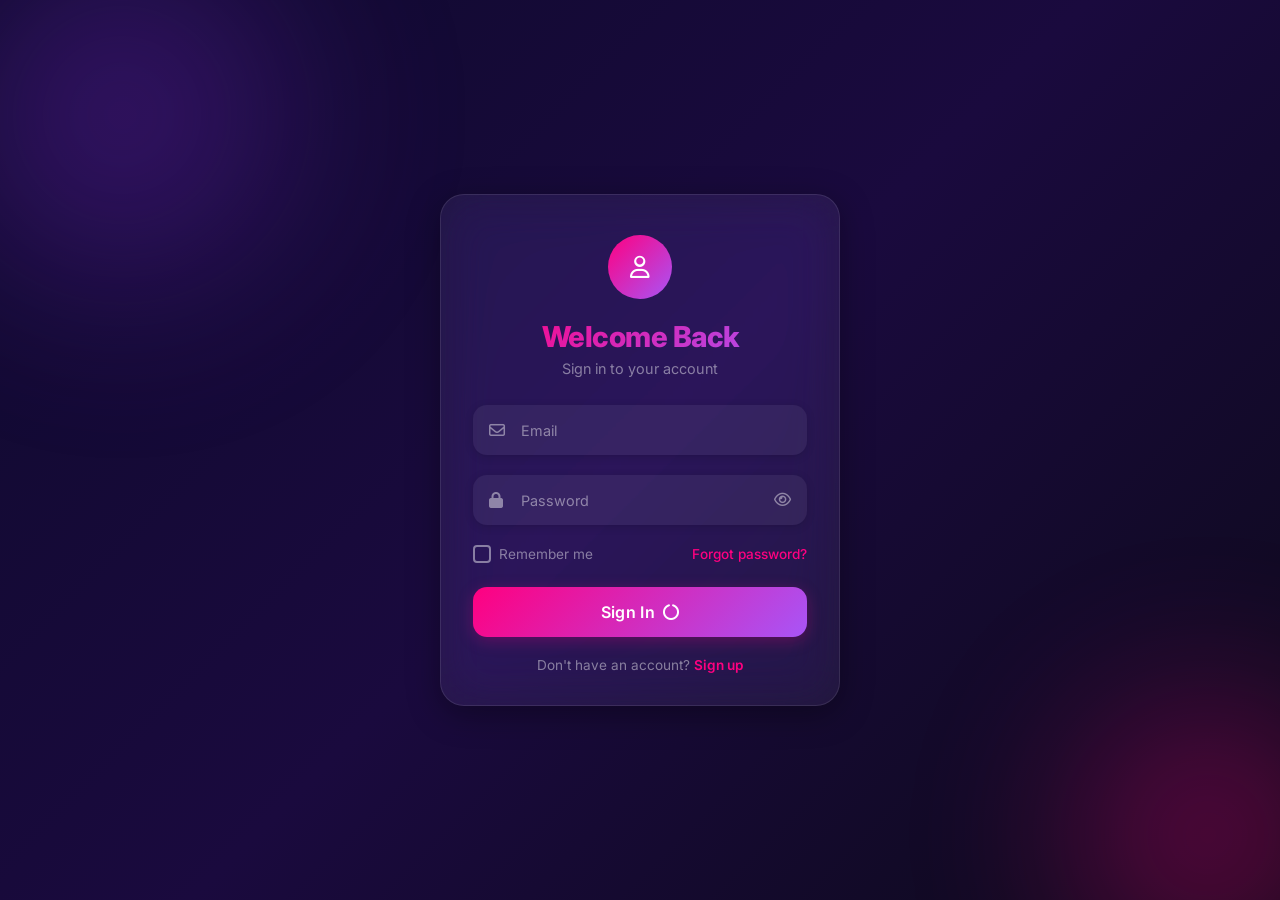
==== index.html @ 689036d7 "a11y: add screen-reader-only announcement region for dynamic content" ====
<!DOCTYPE html>
<html lang="en">
<head>
  <meta charset="UTF-8" />
  <meta name="viewport" content="width=device-width, initial-scale=1.0" />
  <title>Auth — Glassmorphism UI</title>
  <meta name="description" content="A modern login & signup form with glassmorphism design." />
  <meta name="theme-color" content="#7928ca" />
  <meta property="og:title" content="Auth — Glassmorphism UI" />
  <meta property="og:description" content="Login & signup with glassmorphism, validation, and smooth animations." />
  <meta property="og:type" content="website" />
  <meta name="twitter:card" content="summary_large_image" />
  <link rel="icon" href="data:image/svg+xml,<svg xmlns='http://www.w3.org/2000/svg' viewBox='0 0 100 100'><text y='.9em' font-size='90'>🔐</text></svg>" />
  <link rel="stylesheet" href="style.css" />
  <link rel="stylesheet" href="https://cdnjs.cloudflare.com/ajax/libs/font-awesome/6.5.1/css/all.min.css" />
  <link rel="preconnect" href="https://fonts.googleapis.com" />
  <link rel="preconnect" href="https://fonts.gstatic.com" crossorigin />
  <link href="https://fonts.googleapis.com/css2?family=Inter:wght@300;400;500;600;700;800&display=swap" rel="stylesheet" />
</head>
<body>

  <div class="bg-orbs" aria-hidden="true">
    <div class="orb orb--1"></div>
    <div class="orb orb--2"></div>
  </div>

  <noscript><div class="nojs-warning">JavaScript is required for this application.</div></noscript>

  <div class="toast-container" id="toastContainer" aria-live="polite" aria-relevant="additions removals"></div>

  <div aria-live="assertive" class="sr-only" id="a11yAnnounce"></div>

  <main class="card" role="main" aria-label="Authentication forms">
    <div class="card-inner">

      <!-- ===== LOGIN ===== -->
      <form class="form active" id="loginForm" novalidate autocomplete="off">
        <div class="avatar">
          <i class="fa-regular fa-user"></i>
        </div>
        <h1 class="title">Welcome Back</h1>
        <p class="subtitle">Sign in to your account</p>

        <div class="field">
          <div class="field-input">
            <input type="email" id="loginEmail" class="input" placeholder=" " required inputmode="email" maxlength="254" autocorrect="off" autocapitalize="off" spellcheck="false" />
            <label for="loginEmail">Email</label>
            <span class="icon"><i class="fa-regular fa-envelope" aria-hidden="true"></i></span>
          </div>
          <span class="error-text"></span>
        </div>

        <div class="field">
          <div class="field-input">
            <input type="password" id="loginPass" class="input" placeholder=" " required maxlength="128" autocorrect="off" autocapitalize="off" spellcheck="false" />
            <label for="loginPass">Password</label>
            <span class="icon"><i class="fa-solid fa-lock" aria-hidden="true"></i></span>
            <button type="button" class="toggle-pass" data-target="loginPass" aria-label="Toggle password">
              <i class="fa-regular fa-eye"></i>
            </button>
          </div>
          <span class="error-text"></span>
        </div>

        <div class="row">
          <label class="checkbox">
            <input type="checkbox" id="remember" />
            <span class="check"></span>
            <span class="label-text">Remember me</span>
          </label>
          <a href="forgot.html" class="link">Forgot password?</a>
        </div>

        <button type="submit" class="btn">
          <span class="btn-text">Sign In</span>
          <i class="fa-solid fa-circle-notch btn-spinner"></i>
        </button>

        <p class="switch-text">
          Don't have an account? <a href="#" class="link" data-form="signup">Sign up</a>
        </p>
      </form>

      <!-- ===== SIGN UP ===== -->
      <form class="form" id="signupForm" novalidate>
        <div class="avatar">
          <i class="fa-regular fa-user-plus"></i>
        </div>
        <h1 class="title">Create Account</h1>
        <p class="subtitle">Join us today</p>

        <div class="field">
          <div class="field-input">
            <input type="text" id="signupName" class="input" placeholder=" " required maxlength="50" />
            <label for="signupName">Full Name</label>
            <span class="icon"><i class="fa-regular fa-user" aria-hidden="true"></i></span>
          </div>
          <span class="char-counter" data-for="signupName">0/50</span>
          <span class="error-text"></span>
        </div>

        <div class="field">
          <div class="field-input">
            <input type="email" id="signupEmail" class="input" placeholder=" " required inputmode="email" maxlength="254" autocorrect="off" autocapitalize="off" spellcheck="false" />
            <label for="signupEmail">Email</label>
            <span class="icon"><i class="fa-regular fa-envelope" aria-hidden="true"></i></span>
          </div>
          <span class="error-text"></span>
        </div>

        <div class="field">
          <div class="field-input">
            <input type="password" id="signupPass" class="input" placeholder=" " required maxlength="128" autocorrect="off" autocapitalize="off" spellcheck="false" />
            <label for="signupPass">Password</label>
            <span class="icon"><i class="fa-solid fa-lock" aria-hidden="true"></i></span>
            <button type="button" class="toggle-pass" data-target="signupPass" aria-label="Toggle password">
              <i class="fa-regular fa-eye"></i>
            </button>
            <button type="button" class="gen-pass" id="genPass" aria-label="Generate password" data-tooltip="Generate password">
              <i class="fa-regular fa-dice"></i>
            </button>
          </div>
          <div class="strength-bar" id="strengthBar">
            <div class="strength-fill" id="strengthFill"></div>
          </div>
          <span class="strength-text" id="strengthText"></span>
          <span class="char-counter" data-for="signupPass">0/128</span>
          <span class="error-text"></span>
        </div>

        <div class="field">
          <div class="field-input">
            <input type="password" id="signupConfirm" class="input" placeholder=" " required maxlength="128" autocorrect="off" autocapitalize="off" spellcheck="false" />
            <label for="signupConfirm">Confirm Password</label>
            <span class="icon"><i class="fa-solid fa-lock" aria-hidden="true"></i></span>
            <button type="button" class="toggle-pass" data-target="signupConfirm" aria-label="Toggle password">
              <i class="fa-regular fa-eye"></i>
            </button>
          </div>
          <span class="error-text"></span>
        </div>

        <label class="checkbox terms">
          <input type="checkbox" id="terms" />
          <span class="check"></span>
          <span class="label-text">I agree to the <a href="terms.html" target="_blank" rel="noopener noreferrer">Terms & Conditions</a></span>
        </label>

        <button type="submit" class="btn">
          <span class="btn-text">Create Account</span>
          <i class="fa-solid fa-circle-notch btn-spinner"></i>
        </button>

        <p class="switch-text">
          Already have an account? <a href="#" class="link" data-form="login">Sign in</a>
        </p>
      </form>

    </div>
  </main>

  <script src="script.js"></script>
</body>
</html>
---- style.css ----
/* ===== Reset & Base ===== */
*,
*::before,
*::after {
  margin: 0;
  padding: 0;
  box-sizing: border-box;
}

:root {
  --primary: #a855f7;
  --secondary: #ff0080;
  --glass: rgba(255, 255, 255, 0.06);
  --glass-border: rgba(255, 255, 255, 0.1);
  --input-bg: rgba(255, 255, 255, 0.06);
  --label-bg: rgba(10, 6, 30, 0.92);
  --text: #f1f1f1;
  --text-muted: rgba(255, 255, 255, 0.45);
  --radius: 14px;
  --transition: 0.25s ease;
}

html {
  height: 100%;
}

body {
  min-height: 100vh;
  display: flex;
  align-items: center;
  justify-content: center;
  padding: 20px;
  font-family: "Inter", system-ui, sans-serif;
  background: linear-gradient(135deg, #0f0a2e, #1a0a3e, #0d0a1a);
  color: var(--text);
  -webkit-font-smoothing: antialiased;
}

/* ===== Background Orbs ===== */
.bg-orbs {
  position: fixed;
  inset: 0;
  overflow: hidden;
  pointer-events: none;
  z-index: 0;
}
.orb {
  position: absolute;
  border-radius: 50%;
  filter: blur(80px);
  opacity: 0.45;
  will-change: transform;
}
.orb--1 {
  width: 500px;
  height: 500px;
  background: radial-gradient(circle, #7928ca, transparent 70%);
  top: -15%;
  left: -10%;
  animation: float 18s ease-in-out infinite;
}
.orb--2 {
  width: 400px;
  height: 400px;
  background: radial-gradient(circle, #ff0080, transparent 70%);
  bottom: -15%;
  right: -10%;
  animation: float 22s ease-in-out infinite reverse;
}
@keyframes float {
  0%,
  100% {
    transform: translate(0, 0) scale(1);
  }
  33% {
    transform: translate(40px, -50px) scale(1.1);
  }
  66% {
    transform: translate(-30px, 30px) scale(0.95);
  }
}

/* ===== Card ===== */
.card {
  position: relative;
  z-index: 1;
  width: 100%;
  max-width: 400px;
  background: var(--glass);
  backdrop-filter: blur(24px) saturate(1.4);
  -webkit-backdrop-filter: blur(24px) saturate(1.4);
  border: 1px solid var(--glass-border);
  border-radius: 24px;
  box-shadow: 0 8px 32px rgba(0, 0, 0, 0.35);
  overflow: hidden;
  animation: cardIn 0.7s cubic-bezier(0.22, 1, 0.36, 1) both;
}
@keyframes cardIn {
  0% {
    opacity: 0;
    transform: translateY(30px) scale(0.96);
  }
  100% {
    opacity: 1;
    transform: translateY(0) scale(1);
  }
}
.card-inner {
  padding: 40px 32px 32px;
  position: relative;
}

/* ===== Form Switching ===== */
.form {
  display: none;
  flex-direction: column;
  animation: formIn 0.4s ease both;
}
.form.active {
  display: flex;
}
@keyframes formIn {
  0% {
    opacity: 0;
    transform: translateX(20px);
  }
  100% {
    opacity: 1;
    transform: translateX(0);
  }
}
.form.out {
  display: flex;
  animation: formOut 0.3s ease both;
  pointer-events: none;
  position: absolute;
  inset: 40px 32px 32px;
}
@keyframes formOut {
  0% {
    opacity: 1;
    transform: translateX(0);
  }
  100% {
    opacity: 0;
    transform: translateX(-20px);
  }
}

/* ===== Avatar ===== */
.avatar {
  width: 64px;
  height: 64px;
  margin: 0 auto 20px;
  border-radius: 50%;
  background: linear-gradient(135deg, var(--secondary), var(--primary));
  display: flex;
  align-items: center;
  justify-content: center;
  font-size: 1.4rem;
  color: #fff;
  box-shadow: 0 0 0 0 rgba(255, 0, 128, 0.4);
  animation: pulse 3s ease-in-out infinite;
}
@keyframes pulse {
  0%,
  100% {
    box-shadow: 0 0 0 0 rgba(255, 0, 128, 0.35);
  }
  50% {
    box-shadow: 0 0 0 10px rgba(255, 0, 128, 0);
  }
}
@keyframes bounceIn {
  0% {
    transform: scale(0.3);
    opacity: 0;
  }
  50% {
    transform: scale(1.08);
  }
  70% {
    transform: scale(0.95);
  }
  100% {
    transform: scale(1);
    opacity: 1;
  }
}
.avatar.bounce-in {
  animation: bounceIn 0.5s cubic-bezier(0.22, 1, 0.36, 1) !important;
}

/* ===== Typography ===== */
.title {
  font-size: 1.8rem;
  font-weight: 800;
  text-align: center;
  letter-spacing: -0.5px;
  background: linear-gradient(135deg, var(--secondary), var(--primary));
  -webkit-background-clip: text;
  -webkit-text-fill-color: transparent;
  background-clip: text;
}
.subtitle {
  text-align: center;
  color: var(--text-muted);
  font-size: 0.9rem;
  margin: 6px 0 28px;
}

/* ===== Input Fields ===== */
.field {
  margin-bottom: 20px;
}
.field-input {
  position: relative;
}
.field .input {
  width: 100%;
  height: 50px;
  padding: 0 16px 0 44px;
  font-size: 0.95rem;
  font-family: inherit;
  color: var(--text);
  background: var(--input-bg);
  border: 1.5px solid transparent;
  border-radius: var(--radius);
  outline: none;
  transition:
    border var(--transition),
    box-shadow var(--transition),
    background var(--transition);
  box-shadow: 0 2px 8px rgba(0, 0, 0, 0.15);
}
.field .input[type="password"] {
  padding-right: 44px;
}
.field .input::placeholder {
  color: transparent;
}
.field .input:focus {
  border-color: var(--primary);
  background: linear-gradient(
    90deg,
    var(--input-bg) 80%,
    rgba(168, 85, 247, 0.06)
  );
  box-shadow: 0 0 0 3px rgba(168, 85, 247, 0.1);
}
.field .input.error {
  border-color: #ef4444;
  box-shadow: 0 0 0 3px rgba(239, 68, 68, 0.1);
}
.error-text {
  display: block;
  font-size: 0.72rem;
  color: #ef4444;
  margin-top: 4px;
  padding-left: 4px;
  min-height: 1em;
}
.field .input.error + .error-text,
.field .input.error ~ .error-text {
  display: block;
}
.error-text:empty {
  display: none;
}

/* ===== Floating Labels ===== */
.field-input label {
  position: absolute;
  left: 44px;
  top: 50%;
  transform: translateY(-50%);
  font-size: 0.9rem;
  color: var(--text-muted);
  pointer-events: none;
  -webkit-user-select: none;
  -moz-user-select: none;
  -ms-user-select: none;
  user-select: none;
  transition: 0.22s cubic-bezier(0.34, 1.56, 0.64, 1);
  padding: 0 4px;
  background: transparent;
}
.field-input .input:focus + label,
.field-input .input:not(:placeholder-shown) + label {
  top: -10px;
  left: 12px;
  font-size: 0.75rem;
  color: var(--primary);
  background: var(--label-bg);
  padding: 0 6px;
  border-radius: 4px;
}

/* ===== Icons ===== */
.field .icon {
  position: absolute;
  left: 16px;
  top: 50%;
  transform: translateY(-50%);
  color: var(--text-muted);
  font-size: 1rem;
  pointer-events: none;
  transition: color var(--transition);
}
.field-input .input:focus ~ .icon,
.field-input .input:not(:placeholder-shown) ~ .icon {
  color: var(--primary);
}

/* Override browser autofill background */
.field .input:-webkit-autofill,
.field .input:-webkit-autofill:hover,
.field .input:-webkit-autofill:focus {
  -webkit-box-shadow: 0 0 0 1000px transparent inset !important;
  box-shadow: 0 0 0 1000px transparent inset !important;
  -webkit-text-fill-color: var(--text) !important;
  transition: background-color 5000s ease-in-out 0s;
}
.field-input .input:-webkit-autofill ~ label {
  top: -10px;
  left: 12px;
  font-size: 0.75rem;
  color: var(--primary);
  background: var(--label-bg);
  padding: 0 6px;
  border-radius: 4px;
}
.field-input .input:-webkit-autofill ~ .icon {
  color: var(--primary);
}

/* ===== Password Toggle ===== */
.field-input .toggle-pass {
  position: absolute;
  right: 8px;
  top: 50%;
  transform: translateY(-50%);
  width: 34px;
  height: 34px;
  display: flex;
  align-items: center;
  justify-content: center;
  background: transparent;
  border: none;
  color: var(--text-muted);
  cursor: pointer;
  border-radius: 8px;
  transition: all var(--transition);
  font-size: 0.95rem;
}
.toggle-pass:hover {
  color: var(--primary);
  background: rgba(168, 85, 247, 0.08);
}

/* ===== Password Generator ===== */
.gen-pass {
  position: absolute;
  right: 46px;
  top: 50%;
  transform: translateY(-50%);
  width: 30px;
  height: 30px;
  display: flex;
  align-items: center;
  justify-content: center;
  background: transparent;
  border: none;
  color: var(--text-muted);
  cursor: pointer;
  border-radius: 6px;
  transition: all var(--transition);
  font-size: 0.85rem;
}
.gen-pass:hover {
  color: var(--primary);
  background: rgba(168, 85, 247, 0.08);
}

/* ===== Row (remember + forgot) ===== */
.row {
  display: flex;
  align-items: center;
  justify-content: space-between;
  margin-bottom: 24px;
  gap: 12px;
}

/* ===== Custom Checkbox ===== */
.checkbox {
  display: flex;
  align-items: center;
  gap: 8px;
  cursor: pointer;
  user-select: none;
  font-size: 0.85rem;
  color: var(--text-muted);
}
.checkbox.terms {
  margin-bottom: 1rem;
}
.checkbox input {
  position: absolute;
  opacity: 0;
  width: 0;
  height: 0;
  pointer-events: none;
}
.checkbox .check {
  width: 18px;
  height: 18px;
  min-width: 18px;
  border-radius: 4px;
  border: 2px solid var(--text-muted);
  background: transparent;
  display: flex;
  align-items: center;
  justify-content: center;
  transition: all var(--transition);
}
.checkbox .check::after {
  content: "\f00c";
  font-family: "Font Awesome 6 Free";
  font-weight: 900;
  font-size: 0.6rem;
  color: #fff;
  opacity: 0;
  transform: scale(0);
  transition: all 0.2s cubic-bezier(0.34, 1.56, 0.64, 1);
}
.checkbox input:checked + .check {
  background: var(--primary);
  border-color: var(--primary);
}
.checkbox input:checked + .check::after {
  opacity: 1;
  transform: scale(1);
}
.checkbox:hover .check {
  border-color: var(--primary);
}
.checkbox .label-text a {
  color: var(--primary);
  text-decoration: none;
}
.checkbox .label-text a:hover {
  text-decoration: underline;
}

/* ===== Password Strength ===== */
.strength-bar {
  height: 3px;
  border-radius: 2px;
  background: rgba(255, 255, 255, 0.06);
  margin-top: 8px;
  overflow: hidden;
  opacity: 0;
  transition: opacity var(--transition);
}
.strength-bar.visible {
  opacity: 1;
}
.strength-fill {
  height: 100%;
  width: 0%;
  border-radius: 2px;
  transition:
    width 0.3s ease,
    background 0.3s ease;
}
.strength-text {
  display: block;
  font-size: 0.72rem;
  margin-top: 3px;
  height: 14px;
  color: var(--text-muted);
  transition: color var(--transition);
  font-weight: 500;
}

/* ===== Character Counter ===== */
.char-counter {
  display: block;
  font-size: 0.68rem;
  color: var(--text-muted);
  text-align: right;
  margin-top: 2px;
  height: 14px;
  transition: color var(--transition);
}
.char-counter.warn {
  color: #f59e0b;
}
.char-counter.danger {
  color: #ef4444;
}

/* ===== Links ===== */
.link {
  color: var(--secondary);
  text-decoration: none;
  font-size: 0.85rem;
  font-weight: 500;
  transition: opacity var(--transition);
}
.link:hover {
  opacity: 0.8;
}

/* ===== Button ===== */
.btn {
  position: relative;
  width: 100%;
  height: 50px;
  display: flex;
  align-items: center;
  justify-content: center;
  gap: 8px;
  font-family: inherit;
  font-size: 1rem;
  font-weight: 600;
  letter-spacing: 0.3px;
  color: #fff;
  background: linear-gradient(135deg, var(--secondary), var(--primary));
  border: none;
  border-radius: var(--radius);
  cursor: pointer;
  overflow: hidden;
  transition:
    transform 0.25s ease,
    box-shadow 0.25s ease;
  box-shadow: 0 4px 16px rgba(255, 0, 128, 0.25);
}
.btn:hover {
  transform: translateY(-1px);
  box-shadow: 0 6px 24px rgba(255, 0, 128, 0.35);
}
.btn:active {
  transform: translateY(0) scale(0.98);
}
.btn:disabled {
  opacity: 0.7;
  cursor: wait;
  transform: none;
}
.btn-spinner {
  display: none;
  animation: spin 0.8s linear infinite;
}
.btn.loading .btn-text {
  visibility: hidden;
}
.btn.loading .btn-spinner {
  display: block;
  position: absolute;
}
@keyframes spin {
  to {
    transform: rotate(360deg);
  }
}

/* ===== Ripple Effect ===== */
.ripple {
  position: absolute;
  border-radius: 50%;
  background: rgba(255, 255, 255, 0.3);
  pointer-events: none;
  animation: rippleAnim 0.6s ease-out forwards;
}
@keyframes rippleAnim {
  0% { width: 0; height: 0; opacity: 0.5; }
  100% { width: 200px; height: 200px; opacity: 0; transform: scale(2.5); }
}

/* ===== Switch Text ===== */
.switch-text {
  text-align: center;
  font-size: 0.85rem;
  color: var(--text-muted);
  margin-top: 20px;
}
.switch-text .link {
  font-weight: 600;
}

/* ===== Toast ===== */
.toast-container {
  position: fixed;
  top: 20px;
  left: 50%;
  transform: translateX(-50%);
  z-index: 100;
  display: flex;
  flex-direction: column;
  gap: 10px;
  width: 90%;
  max-width: 380px;
  pointer-events: none;
}
.toast {
  display: flex;
  align-items: center;
  gap: 10px;
  padding: 14px 18px;
  border-radius: 12px;
  background: var(--glass);
  backdrop-filter: blur(16px);
  border: 1px solid var(--glass-border);
  box-shadow: 0 4px 20px rgba(0, 0, 0, 0.3);
  font-size: 0.88rem;
  font-weight: 500;
  pointer-events: auto;
  animation: toastIn 0.35s cubic-bezier(0.22, 1, 0.36, 1) both;
  color: var(--text);
}
.toast.toast-out {
  animation: toastOut 0.3s ease both;
}
.toast i {
  font-size: 1rem;
}
.toast.success {
  border-left: 3px solid #22c55e;
}
.toast.success i {
  color: #22c55e;
}
.toast.error {
  border-left: 3px solid #ef4444;
}
.toast.error i {
  color: #ef4444;
}
@keyframes toastIn {
  0% {
    opacity: 0;
    transform: translateY(-16px) scale(0.95);
  }
  100% {
    opacity: 1;
    transform: translateY(0) scale(1);
  }
}
@keyframes toastOut {
  0% {
    opacity: 1;
    transform: translateY(0) scale(1);
  }
  100% {
    opacity: 0;
    transform: translateY(-16px) scale(0.95);
  }
}

/* ===== Shake ===== */
@keyframes shake {
  0%,
  100% {
    transform: translateX(0);
  }
  20%,
  60% {
    transform: translateX(-6px);
  }
  40%,
  80% {
    transform: translateX(6px);
  }
}
.shake {
  animation: shake 0.45s ease;
}

/* ===== Focus-visible ===== */
:focus-visible {
  outline: 2px solid var(--primary);
  outline-offset: 2px;
}
.card :focus-visible {
  outline-color: var(--accent);
}

/* ===== No-JS Fallback ===== */
.nojs-warning {
  position: fixed;
  inset: 0;
  display: flex;
  align-items: center;
  justify-content: center;
  background: #111;
  color: #fff;
  font-family: Inter, sans-serif;
  font-size: 1.1rem;
  z-index: 9999;
}

/* ===== Selection ===== */
::selection {
  background: var(--primary);
  color: #fff;
}

/* ===== Scrollbar ===== */
::-webkit-scrollbar {
  width: 5px;
}
::-webkit-scrollbar-track {
  background: transparent;
}
::-webkit-scrollbar-thumb {
  background: rgba(168, 85, 247, 0.3);
  border-radius: 3px;
}

/* ===== Reduced Motion ===== */
@media (prefers-reduced-motion: reduce) {
  .orb,
  .card,
  .form,
  .toast,
  .avatar {
    animation: none !important;
  }
  * {
    transition-duration: 0.01ms !important;
  }
}

/* ===== Mobile ===== */
@media (max-width: 480px) {
  .card-inner {
    padding: 28px 20px 24px;
  }
  .title {
    font-size: 1.5rem;
  }
  .subtitle {
    font-size: 0.85rem;
    margin-bottom: 24px;
  }
  .field {
    margin-bottom: 16px;
  }
  .field-input .input {
    height: 46px;
    padding-left: 38px;
    font-size: 0.9rem;
  }
  .field-input label {
    left: 38px;
    font-size: 0.85rem;
  }
  .field-input .input:focus + label,
  .field-input .input:not(:placeholder-shown) + label {
    left: 10px;
    font-size: 0.7rem;
  }
  .field-input .icon {
    left: 13px;
    font-size: 0.9rem;
  }
  .field-input .toggle-pass {
    width: 32px;
    height: 32px;
    right: 6px;
  }
  .btn {
    height: 46px;
    font-size: 0.95rem;
  }
  .row {
    flex-wrap: wrap;
    gap: 8px;
  }
  .orb--1 {
    width: 250px;
    height: 250px;
    filter: blur(60px);
  }
  .orb--2 {
    width: 200px;
    height: 200px;
    filter: blur(60px);
  }
}

/* ===== Print ===== */
@media print {
  .bg-orbs {
    display: none !important;
  }
  .card {
    box-shadow: none !important;
    border: 1px solid #aaa !important;
  }
}

/* ===== Screen-reader only ===== */
.sr-only {
  position: absolute;
  width: 1px;
  height: 1px;
  padding: 0;
  margin: -1px;
  overflow: hidden;
  clip: rect(0,0,0,0);
  white-space: nowrap;
  border: 0;
}
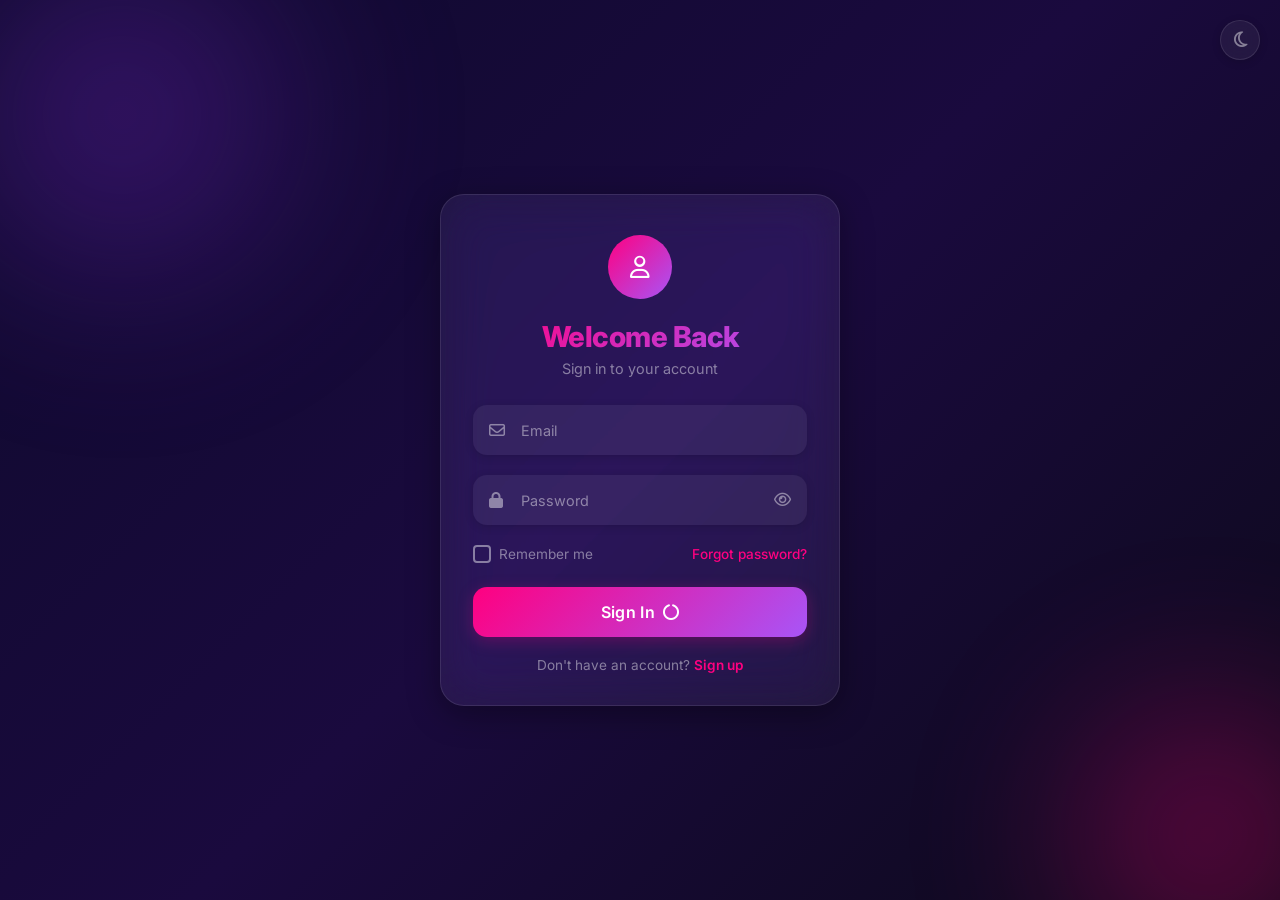
==== commit c59259ee: "Merge pull request #1 from Mehdi-dev-sudo/refactor/design-system refactor: design system overhaul — " ====
--- a/index.html
+++ b/index.html
@@ -16,8 +16,11 @@
   <link rel="preconnect" href="https://fonts.googleapis.com" />
   <link rel="preconnect" href="https://fonts.gstatic.com" crossorigin />
   <link href="https://fonts.googleapis.com/css2?family=Inter:wght@300;400;500;600;700;800&display=swap" rel="stylesheet" />
+  <link rel="preload" href="https://cdnjs.cloudflare.com/ajax/libs/font-awesome/6.5.1/css/all.min.css" as="style" />
 </head>
 <body>
+
+  <a href="#main-content" class="skip-link">Skip to content</a>
 
   <div class="bg-orbs" aria-hidden="true">
     <div class="orb orb--1"></div>
@@ -28,9 +31,12 @@
 
   <div class="toast-container" id="toastContainer" aria-live="polite" aria-relevant="additions removals"></div>
 
-  <div aria-live="assertive" class="sr-only" id="a11yAnnounce"></div>
+  <button class="theme-toggle" id="themeToggle" aria-label="Toggle theme" data-tooltip="Toggle theme">
+    <i class="fa-regular fa-sun"></i>
+    <i class="fa-regular fa-moon"></i>
+  </button>
 
-  <main class="card" role="main" aria-label="Authentication forms">
+  <main class="card" role="main" id="main-content" aria-label="Authentication forms">
     <div class="card-inner">
 
       <!-- ===== LOGIN ===== -->
@@ -47,7 +53,6 @@
             <label for="loginEmail">Email</label>
             <span class="icon"><i class="fa-regular fa-envelope" aria-hidden="true"></i></span>
           </div>
-          <span class="error-text"></span>
         </div>
 
         <div class="field">
@@ -55,11 +60,10 @@
             <input type="password" id="loginPass" class="input" placeholder=" " required maxlength="128" autocorrect="off" autocapitalize="off" spellcheck="false" />
             <label for="loginPass">Password</label>
             <span class="icon"><i class="fa-solid fa-lock" aria-hidden="true"></i></span>
-            <button type="button" class="toggle-pass" data-target="loginPass" aria-label="Toggle password">
+            <button type="button" class="toggle-pass" data-target="loginPass" aria-label="Toggle password" data-tooltip="Show password">
               <i class="fa-regular fa-eye"></i>
             </button>
           </div>
-          <span class="error-text"></span>
         </div>
 
         <div class="row">
@@ -95,8 +99,6 @@
             <label for="signupName">Full Name</label>
             <span class="icon"><i class="fa-regular fa-user" aria-hidden="true"></i></span>
           </div>
-          <span class="char-counter" data-for="signupName">0/50</span>
-          <span class="error-text"></span>
         </div>
 
         <div class="field">
@@ -105,7 +107,6 @@
             <label for="signupEmail">Email</label>
             <span class="icon"><i class="fa-regular fa-envelope" aria-hidden="true"></i></span>
           </div>
-          <span class="error-text"></span>
         </div>
 
         <div class="field">
@@ -113,19 +114,14 @@
             <input type="password" id="signupPass" class="input" placeholder=" " required maxlength="128" autocorrect="off" autocapitalize="off" spellcheck="false" />
             <label for="signupPass">Password</label>
             <span class="icon"><i class="fa-solid fa-lock" aria-hidden="true"></i></span>
-            <button type="button" class="toggle-pass" data-target="signupPass" aria-label="Toggle password">
+            <button type="button" class="toggle-pass" data-target="signupPass" aria-label="Toggle password" data-tooltip="Show password">
               <i class="fa-regular fa-eye"></i>
-            </button>
-            <button type="button" class="gen-pass" id="genPass" aria-label="Generate password" data-tooltip="Generate password">
-              <i class="fa-regular fa-dice"></i>
             </button>
           </div>
           <div class="strength-bar" id="strengthBar">
             <div class="strength-fill" id="strengthFill"></div>
           </div>
           <span class="strength-text" id="strengthText"></span>
-          <span class="char-counter" data-for="signupPass">0/128</span>
-          <span class="error-text"></span>
         </div>
 
         <div class="field">
@@ -133,11 +129,10 @@
             <input type="password" id="signupConfirm" class="input" placeholder=" " required maxlength="128" autocorrect="off" autocapitalize="off" spellcheck="false" />
             <label for="signupConfirm">Confirm Password</label>
             <span class="icon"><i class="fa-solid fa-lock" aria-hidden="true"></i></span>
-            <button type="button" class="toggle-pass" data-target="signupConfirm" aria-label="Toggle password">
+            <button type="button" class="toggle-pass" data-target="signupConfirm" aria-label="Toggle password" data-tooltip="Show password">
               <i class="fa-regular fa-eye"></i>
             </button>
           </div>
-          <span class="error-text"></span>
         </div>
 
         <label class="checkbox terms">
--- a/style.css
+++ b/style.css
@@ -8,20 +8,74 @@
 }
 
 :root {
+  /* Brand */
   --primary: #a855f7;
   --secondary: #ff0080;
+  --accent: #22c55e;
+
+  /* Surfaces */
   --glass: rgba(255, 255, 255, 0.06);
   --glass-border: rgba(255, 255, 255, 0.1);
   --input-bg: rgba(255, 255, 255, 0.06);
   --label-bg: rgba(10, 6, 30, 0.92);
+
+  /* Text */
   --text: #f1f1f1;
   --text-muted: rgba(255, 255, 255, 0.45);
+
+  /* Spacing */
+  --space-xs: 4px;
+  --space-sm: 8px;
+  --space-md: 16px;
+  --space-lg: 24px;
+  --space-xl: 32px;
+
+  /* Border */
+  --radius-sm: 8px;
   --radius: 14px;
+  --radius-lg: 24px;
+  --border-w: 1.5px;
+
+  /* Shadows */
+  --shadow-sm: 0 2px 8px rgba(0, 0, 0, 0.15);
+  --shadow-md: 0 4px 16px rgba(255, 0, 128, 0.25);
+  --shadow-lg: 0 8px 32px rgba(0, 0, 0, 0.35);
+
+  /* Animation */
   --transition: 0.25s ease;
+  --transition-fast: 0.15s ease;
+  --transition-slow: 0.4s cubic-bezier(0.22, 1, 0.36, 1);
+
+  /* Misc */
+  --input-h: 50px;
+}
+
+[data-theme="light"] {
+  --glass: rgba(255, 255, 255, 0.35);
+  --glass-border: rgba(0, 0, 0, 0.08);
+  --input-bg: rgba(0, 0, 0, 0.04);
+  --label-bg: rgba(255, 255, 255, 0.95);
+  --text: #1a1a2e;
+  --text-muted: rgba(0, 0, 0, 0.5);
+  --shadow-lg: 0 8px 32px rgba(0, 0, 0, 0.12);
+  --shadow-sm: 0 2px 8px rgba(0, 0, 0, 0.06);
+}
+[data-theme="light"] body {
+  background: linear-gradient(135deg, #e8e0f0, #f0e6ef, #e0e0f0);
+}
+[data-theme="light"] .orb--1 {
+  opacity: 0.2;
+}
+[data-theme="light"] .orb--2 {
+  opacity: 0.15;
 }
 
 html {
   height: 100%;
+  color-scheme: dark;
+}
+[data-theme="light"] html {
+  color-scheme: light;
 }
 
 body {
@@ -34,6 +88,26 @@
   background: linear-gradient(135deg, #0f0a2e, #1a0a3e, #0d0a1a);
   color: var(--text);
   -webkit-font-smoothing: antialiased;
+}
+
+/* ===== Skip Link ===== */
+.skip-link {
+  position: fixed;
+  top: -100%;
+  left: 50%;
+  transform: translateX(-50%);
+  z-index: 9999;
+  background: var(--primary);
+  color: #fff;
+  padding: 8px 20px;
+  border-radius: 0 0 8px 8px;
+  font-size: 0.85rem;
+  font-weight: 600;
+  text-decoration: none;
+  transition: top 0.2s ease;
+}
+.skip-link:focus {
+  top: 0;
 }
 
 /* ===== Background Orbs ===== */
@@ -122,7 +196,7 @@
 @keyframes formIn {
   0% {
     opacity: 0;
-    transform: translateX(20px);
+    transform: translateX(24px);
   }
   100% {
     opacity: 1;
@@ -131,7 +205,7 @@
 }
 .form.out {
   display: flex;
-  animation: formOut 0.3s ease both;
+  animation: formOut 0.25s cubic-bezier(0.34, 1.56, 0.64, 1) both;
   pointer-events: none;
   position: absolute;
   inset: 40px 32px 32px;
@@ -143,7 +217,7 @@
   }
   100% {
     opacity: 0;
-    transform: translateX(-20px);
+    transform: translateX(-24px);
   }
 }
 
@@ -246,26 +320,24 @@
     var(--input-bg) 80%,
     rgba(168, 85, 247, 0.06)
   );
-  box-shadow: 0 0 0 3px rgba(168, 85, 247, 0.1);
+  box-shadow: 0 0 0 3px rgba(168, 85, 247, 0.15);
+}
+.field .input:focus ~ label {
+  color: var(--primary);
 }
 .field .input.error {
   border-color: #ef4444;
   box-shadow: 0 0 0 3px rgba(239, 68, 68, 0.1);
 }
+.field .input.error ~ .error-text {
+  display: block;
+}
 .error-text {
-  display: block;
+  display: none;
   font-size: 0.72rem;
   color: #ef4444;
   margin-top: 4px;
   padding-left: 4px;
-  min-height: 1em;
-}
-.field .input.error + .error-text,
-.field .input.error ~ .error-text {
-  display: block;
-}
-.error-text:empty {
-  display: none;
 }
 
 /* ===== Floating Labels ===== */
@@ -353,31 +425,38 @@
   transition: all var(--transition);
   font-size: 0.95rem;
 }
+.field-input .toggle-pass:hover {
+  color: var(--primary);
+  background: rgba(168, 85, 247, 0.08);
+}
+
+/* ===== Tooltip ===== */
+[data-tooltip] {
+  position: relative;
+}
+[data-tooltip]::after {
+  content: attr(data-tooltip);
+  position: absolute;
+  bottom: calc(100% + 6px);
+  left: 50%;
+  transform: translateX(-50%) scale(0.9);
+  white-space: nowrap;
+  background: var(--label-bg);
+  color: var(--text);
+  font-size: 0.72rem;
+  font-weight: 500;
+  padding: 4px 10px;
+  border-radius: 6px;
+  pointer-events: none;
+  opacity: 0;
+  transition: all 0.18s ease;
+  border: 1px solid var(--glass-border);
+}
+[data-tooltip]:hover::after {
+  opacity: 1;
+  transform: translateX(-50%) scale(1);
+}
 .toggle-pass:hover {
-  color: var(--primary);
-  background: rgba(168, 85, 247, 0.08);
-}
-
-/* ===== Password Generator ===== */
-.gen-pass {
-  position: absolute;
-  right: 46px;
-  top: 50%;
-  transform: translateY(-50%);
-  width: 30px;
-  height: 30px;
-  display: flex;
-  align-items: center;
-  justify-content: center;
-  background: transparent;
-  border: none;
-  color: var(--text-muted);
-  cursor: pointer;
-  border-radius: 6px;
-  transition: all var(--transition);
-  font-size: 0.85rem;
-}
-.gen-pass:hover {
   color: var(--primary);
   background: rgba(168, 85, 247, 0.08);
 }
@@ -470,7 +549,7 @@
   width: 0%;
   border-radius: 2px;
   transition:
-    width 0.3s ease,
+    width 0.4s cubic-bezier(0.34, 1.56, 0.64, 1),
     background 0.3s ease;
 }
 .strength-text {
@@ -481,23 +560,6 @@
   color: var(--text-muted);
   transition: color var(--transition);
   font-weight: 500;
-}
-
-/* ===== Character Counter ===== */
-.char-counter {
-  display: block;
-  font-size: 0.68rem;
-  color: var(--text-muted);
-  text-align: right;
-  margin-top: 2px;
-  height: 14px;
-  transition: color var(--transition);
-}
-.char-counter.warn {
-  color: #f59e0b;
-}
-.char-counter.danger {
-  color: #ef4444;
 }
 
 /* ===== Links ===== */
@@ -530,18 +592,21 @@
   border: none;
   border-radius: var(--radius);
   cursor: pointer;
-  overflow: hidden;
   transition:
     transform 0.25s ease,
     box-shadow 0.25s ease;
   box-shadow: 0 4px 16px rgba(255, 0, 128, 0.25);
+  overflow: hidden;
 }
 .btn:hover {
   transform: translateY(-1px);
-  box-shadow: 0 6px 24px rgba(255, 0, 128, 0.35);
+  box-shadow: var(--shadow-md);
 }
 .btn:active {
   transform: translateY(0) scale(0.98);
+}
+.btn:focus-visible {
+  outline-offset: 3px;
 }
 .btn:disabled {
   opacity: 0.7;
@@ -565,17 +630,27 @@
   }
 }
 
-/* ===== Ripple Effect ===== */
-.ripple {
-  position: absolute;
-  border-radius: 50%;
-  background: rgba(255, 255, 255, 0.3);
-  pointer-events: none;
-  animation: rippleAnim 0.6s ease-out forwards;
-}
-@keyframes rippleAnim {
-  0% { width: 0; height: 0; opacity: 0.5; }
-  100% { width: 200px; height: 200px; opacity: 0; transform: scale(2.5); }
+/* ===== Button Variants ===== */
+.btn-outline {
+  background: transparent;
+  border: 1.5px solid var(--primary);
+  color: var(--primary);
+  box-shadow: none;
+}
+.btn-outline:hover {
+  background: rgba(168, 85, 247, 0.08);
+  box-shadow: none;
+}
+.btn-ghost {
+  background: transparent;
+  border: none;
+  color: var(--text-muted);
+  box-shadow: none;
+}
+.btn-ghost:hover {
+  color: var(--primary);
+  background: rgba(168, 85, 247, 0.06);
+  box-shadow: none;
 }
 
 /* ===== Switch Text ===== */
@@ -718,6 +793,38 @@
   border-radius: 3px;
 }
 
+/* ===== Theme Toggle ===== */
+.theme-toggle {
+  position: fixed;
+  top: 20px;
+  right: 20px;
+  z-index: 50;
+  width: 40px;
+  height: 40px;
+  border-radius: 50%;
+  border: 1.5px solid var(--glass-border);
+  background: var(--glass);
+  backdrop-filter: blur(12px);
+  -webkit-backdrop-filter: blur(12px);
+  color: var(--text-muted);
+  cursor: pointer;
+  display: flex;
+  align-items: center;
+  justify-content: center;
+  font-size: 1.1rem;
+  transition: all var(--transition);
+  box-shadow: var(--shadow-sm);
+}
+.theme-toggle:hover {
+  color: var(--primary);
+  border-color: var(--primary);
+  box-shadow: 0 0 0 3px rgba(168, 85, 247, 0.1);
+}
+.theme-toggle .fa-sun { display: none; }
+.theme-toggle .fa-moon { display: block; }
+[data-theme="light"] .theme-toggle .fa-sun { display: block; }
+[data-theme="light"] .theme-toggle .fa-moon { display: none; }
+
 /* ===== Reduced Motion ===== */
 @media (prefers-reduced-motion: reduce) {
   .orb,
@@ -732,6 +839,18 @@
   }
 }
 
+/* ===== Shimmer Loading ===== */
+@keyframes shimmer {
+  0% { background-position: -200% 0; }
+  100% { background-position: 200% 0; }
+}
+.skeleton {
+  background: linear-gradient(90deg, var(--input-bg) 25%, rgba(168, 85, 247, 0.06) 50%, var(--input-bg) 75%);
+  background-size: 200% 100%;
+  animation: shimmer 1.5s ease-in-out infinite;
+  border-radius: var(--radius);
+}
+
 /* ===== Mobile ===== */
 @media (max-width: 480px) {
   .card-inner {
@@ -800,16 +919,3 @@
     border: 1px solid #aaa !important;
   }
 }
-
-/* ===== Screen-reader only ===== */
-.sr-only {
-  position: absolute;
-  width: 1px;
-  height: 1px;
-  padding: 0;
-  margin: -1px;
-  overflow: hidden;
-  clip: rect(0,0,0,0);
-  white-space: nowrap;
-  border: 0;
-}
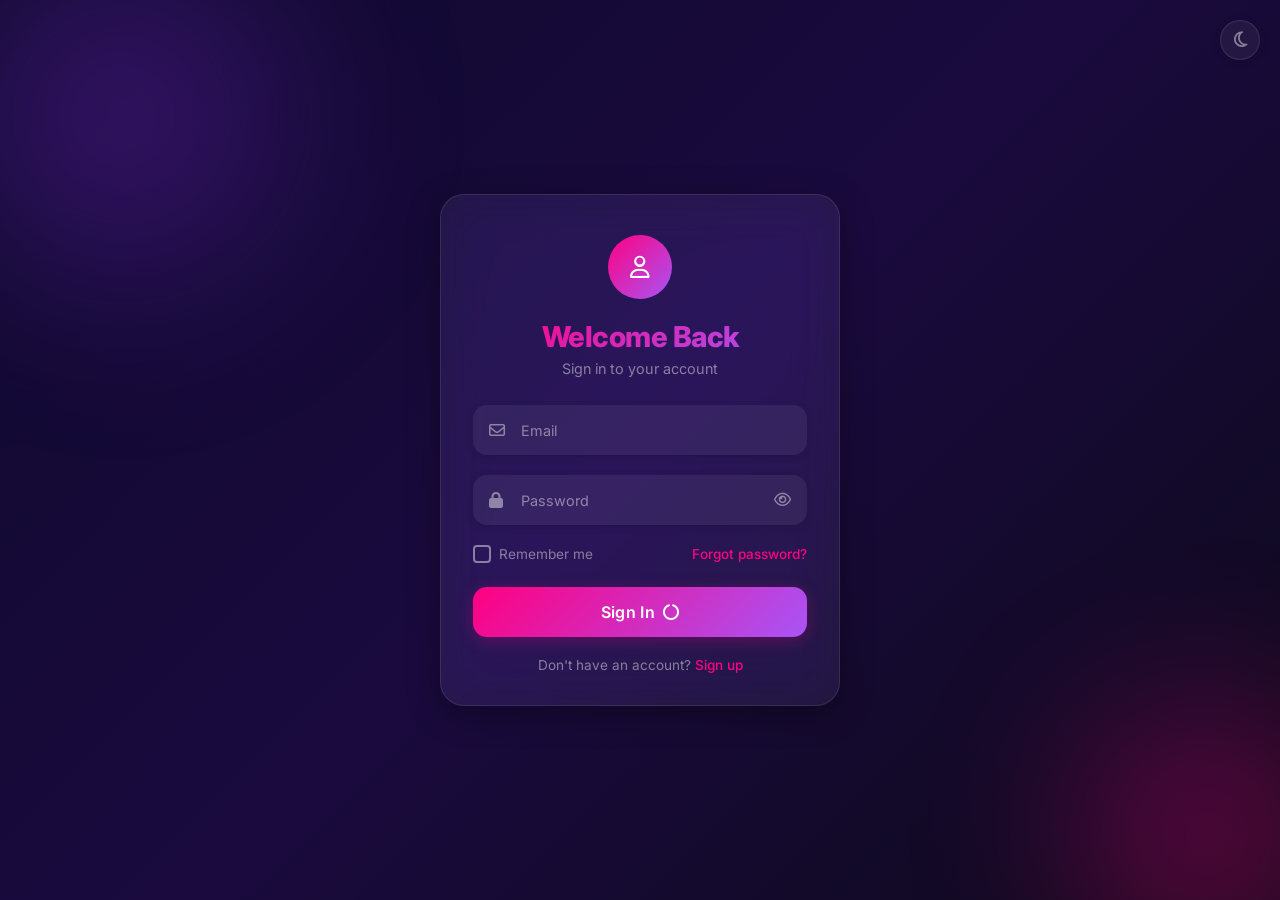
==== commit 832defb3: "a11y: convert form-switch controls from anchor to button" ====
--- a/index.html
+++ b/index.html
@@ -4,6 +4,7 @@
   <meta charset="UTF-8" />
   <meta name="viewport" content="width=device-width, initial-scale=1.0" />
   <title>Auth — Glassmorphism UI</title>
+  <script>document.documentElement.setAttribute("data-theme", localStorage.getItem("auth_theme") === "light" ? "light" : "");</script>
   <meta name="description" content="A modern login & signup form with glassmorphism design." />
   <meta name="theme-color" content="#7928ca" />
   <meta property="og:title" content="Auth — Glassmorphism UI" />
@@ -31,6 +32,8 @@
 
   <div class="toast-container" id="toastContainer" aria-live="polite" aria-relevant="additions removals"></div>
 
+  <div aria-live="assertive" class="sr-only" id="a11yAnnounce"></div>
+
   <button class="theme-toggle" id="themeToggle" aria-label="Toggle theme" data-tooltip="Toggle theme">
     <i class="fa-regular fa-sun"></i>
     <i class="fa-regular fa-moon"></i>
@@ -53,6 +56,7 @@
             <label for="loginEmail">Email</label>
             <span class="icon"><i class="fa-regular fa-envelope" aria-hidden="true"></i></span>
           </div>
+          <span class="error-text"></span>
         </div>
 
         <div class="field">
@@ -64,6 +68,7 @@
               <i class="fa-regular fa-eye"></i>
             </button>
           </div>
+          <span class="error-text"></span>
         </div>
 
         <div class="row">
@@ -81,14 +86,14 @@
         </button>
 
         <p class="switch-text">
-          Don't have an account? <a href="#" class="link" data-form="signup">Sign up</a>
+          Don't have an account? <button type="button" class="link-button" data-form="signup">Sign up</button>
         </p>
       </form>
 
       <!-- ===== SIGN UP ===== -->
       <form class="form" id="signupForm" novalidate>
         <div class="avatar">
-          <i class="fa-regular fa-user-plus"></i>
+          <i class="fa-solid fa-user-plus"></i>
         </div>
         <h1 class="title">Create Account</h1>
         <p class="subtitle">Join us today</p>
@@ -99,6 +104,8 @@
             <label for="signupName">Full Name</label>
             <span class="icon"><i class="fa-regular fa-user" aria-hidden="true"></i></span>
           </div>
+          <span class="char-counter" data-for="signupName">0/50</span>
+          <span class="error-text"></span>
         </div>
 
         <div class="field">
@@ -107,6 +114,7 @@
             <label for="signupEmail">Email</label>
             <span class="icon"><i class="fa-regular fa-envelope" aria-hidden="true"></i></span>
           </div>
+          <span class="error-text"></span>
         </div>
 
         <div class="field">
@@ -117,11 +125,16 @@
             <button type="button" class="toggle-pass" data-target="signupPass" aria-label="Toggle password" data-tooltip="Show password">
               <i class="fa-regular fa-eye"></i>
             </button>
+            <button type="button" class="gen-pass" id="genPass" aria-label="Generate a secure password" data-tooltip="Generate password">
+              <i class="fa-solid fa-dice"></i>
+            </button>
           </div>
           <div class="strength-bar" id="strengthBar">
             <div class="strength-fill" id="strengthFill"></div>
           </div>
           <span class="strength-text" id="strengthText"></span>
+          <span class="char-counter" data-for="signupPass">0/128</span>
+          <span class="error-text"></span>
         </div>
 
         <div class="field">
@@ -133,6 +146,7 @@
               <i class="fa-regular fa-eye"></i>
             </button>
           </div>
+          <span class="error-text"></span>
         </div>
 
         <label class="checkbox terms">
@@ -147,7 +161,7 @@
         </button>
 
         <p class="switch-text">
-          Already have an account? <a href="#" class="link" data-form="login">Sign in</a>
+          Already have an account? <button type="button" class="link-button" data-form="login">Sign in</button>
         </p>
       </form>
 
--- a/style.css
+++ b/style.css
@@ -338,6 +338,10 @@
   color: #ef4444;
   margin-top: 4px;
   padding-left: 4px;
+  min-height: 1em;
+}
+.error-text:empty {
+  display: none;
 }
 
 /* ===== Floating Labels ===== */
@@ -461,6 +465,30 @@
   background: rgba(168, 85, 247, 0.08);
 }
 
+/* ===== Password Generator ===== */
+.gen-pass {
+  position: absolute;
+  right: 46px;
+  top: 50%;
+  transform: translateY(-50%);
+  width: 30px;
+  height: 30px;
+  display: flex;
+  align-items: center;
+  justify-content: center;
+  background: transparent;
+  border: none;
+  color: var(--text-muted);
+  cursor: pointer;
+  border-radius: 6px;
+  transition: all var(--transition);
+  font-size: 0.85rem;
+}
+.gen-pass:hover {
+  color: var(--primary);
+  background: rgba(168, 85, 247, 0.08);
+}
+
 /* ===== Row (remember + forgot) ===== */
 .row {
   display: flex;
@@ -562,16 +590,44 @@
   font-weight: 500;
 }
 
+/* ===== Character Counter ===== */
+.char-counter {
+  display: block;
+  font-size: 0.68rem;
+  color: var(--text-muted);
+  text-align: right;
+  margin-top: 2px;
+  height: 14px;
+  transition: color var(--transition);
+}
+.char-counter.warn {
+  color: #f59e0b;
+}
+.char-counter.danger {
+  color: #ef4444;
+}
+
 /* ===== Links ===== */
-.link {
+.link,
+.link-button {
   color: var(--secondary);
   text-decoration: none;
   font-size: 0.85rem;
   font-weight: 500;
   transition: opacity var(--transition);
 }
-.link:hover {
+.link:hover,
+.link-button:hover {
   opacity: 0.8;
+}
+.link-button {
+  display: inline;
+  padding: 0;
+  border: none;
+  background: none;
+  font-family: inherit;
+  line-height: inherit;
+  cursor: pointer;
 }
 
 /* ===== Button ===== */
@@ -592,11 +648,11 @@
   border: none;
   border-radius: var(--radius);
   cursor: pointer;
+  overflow: hidden;
   transition:
     transform 0.25s ease,
     box-shadow 0.25s ease;
   box-shadow: 0 4px 16px rgba(255, 0, 128, 0.25);
-  overflow: hidden;
 }
 .btn:hover {
   transform: translateY(-1px);
@@ -651,6 +707,19 @@
   color: var(--primary);
   background: rgba(168, 85, 247, 0.06);
   box-shadow: none;
+}
+
+/* ===== Ripple Effect ===== */
+.ripple {
+  position: absolute;
+  border-radius: 50%;
+  background: rgba(255, 255, 255, 0.3);
+  pointer-events: none;
+  animation: rippleAnim 0.6s ease-out forwards;
+}
+@keyframes rippleAnim {
+  0% { width: 0; height: 0; opacity: 0.5; }
+  100% { width: 200px; height: 200px; opacity: 0; transform: scale(2.5); }
 }
 
 /* ===== Switch Text ===== */
@@ -829,9 +898,18 @@
 @media (prefers-reduced-motion: reduce) {
   .orb,
   .card,
+  .panel,
   .form,
   .toast,
-  .avatar {
+  .avatar,
+  .avatar::after,
+  .ripple,
+  .shake,
+  .skeleton {
+    animation: none !important;
+  }
+  .terms-page section {
+    opacity: 1 !important;
     animation: none !important;
   }
   * {
@@ -919,3 +997,16 @@
     border: 1px solid #aaa !important;
   }
 }
+
+/* ===== Screen-reader only ===== */
+.sr-only {
+  position: absolute;
+  width: 1px;
+  height: 1px;
+  padding: 0;
+  margin: -1px;
+  overflow: hidden;
+  clip: rect(0,0,0,0);
+  white-space: nowrap;
+  border: 0;
+}
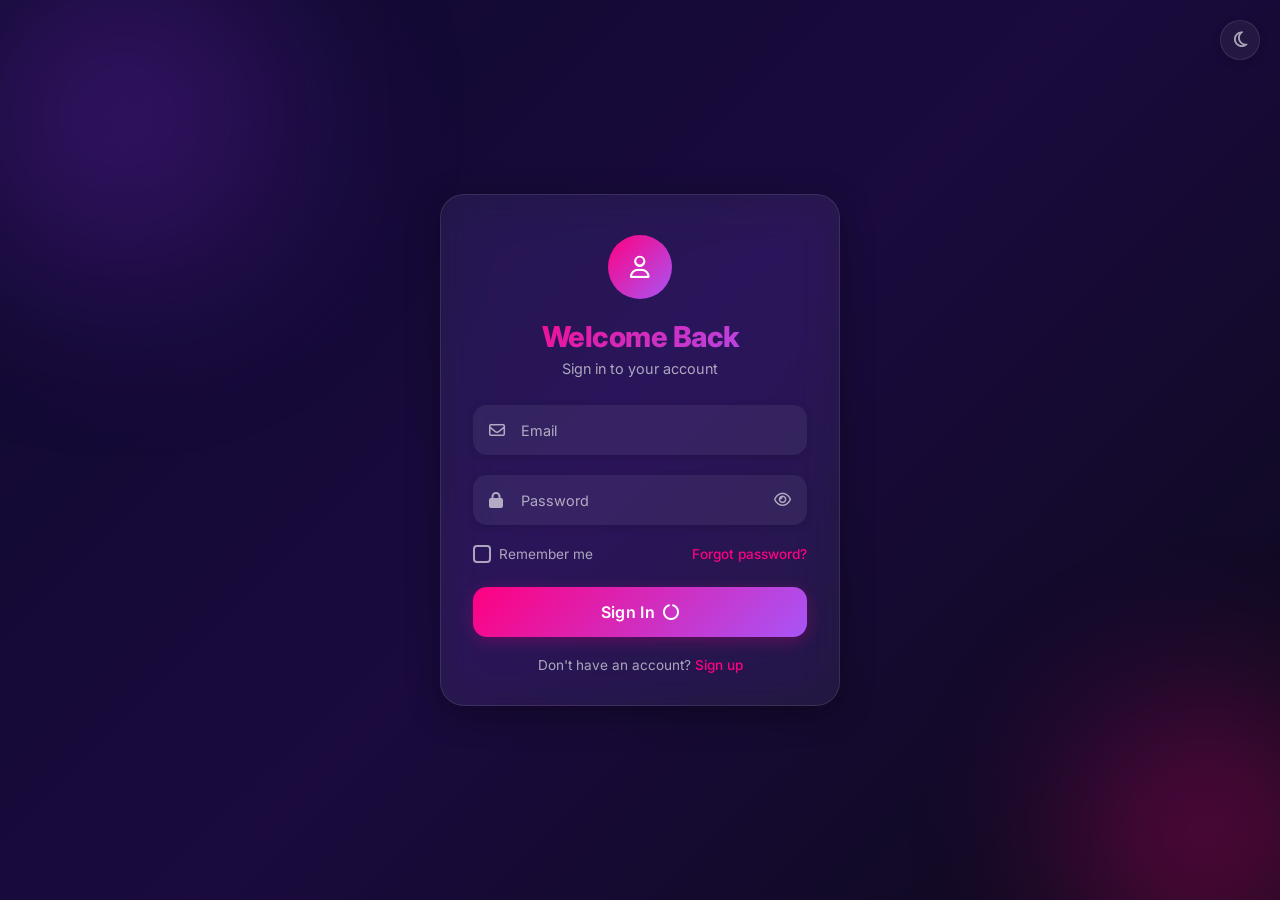
==== commit bb4c15b7: "refactor: extract shared card surface into .panel component forgot/terms/404 duplicated the full gla" ====
--- a/index.html
+++ b/index.html
@@ -17,7 +17,6 @@
   <link rel="preconnect" href="https://fonts.googleapis.com" />
   <link rel="preconnect" href="https://fonts.gstatic.com" crossorigin />
   <link href="https://fonts.googleapis.com/css2?family=Inter:wght@300;400;500;600;700;800&display=swap" rel="stylesheet" />
-  <link rel="preload" href="https://cdnjs.cloudflare.com/ajax/libs/font-awesome/6.5.1/css/all.min.css" as="style" />
 </head>
 <body>
 
@@ -43,32 +42,32 @@
     <div class="card-inner">
 
       <!-- ===== LOGIN ===== -->
-      <form class="form active" id="loginForm" novalidate autocomplete="off">
+      <form class="form active" id="loginForm" novalidate>
         <div class="avatar">
           <i class="fa-regular fa-user"></i>
         </div>
-        <h1 class="title">Welcome Back</h1>
+        <h1 class="title gradient-text">Welcome Back</h1>
         <p class="subtitle">Sign in to your account</p>
 
         <div class="field">
           <div class="field-input">
-            <input type="email" id="loginEmail" class="input" placeholder=" " required inputmode="email" maxlength="254" autocorrect="off" autocapitalize="off" spellcheck="false" />
+            <input type="email" id="loginEmail" class="input" placeholder=" " required inputmode="email" maxlength="254" autocorrect="off" autocapitalize="off" spellcheck="false" autocomplete="email" aria-describedby="loginEmailErr" />
             <label for="loginEmail">Email</label>
             <span class="icon"><i class="fa-regular fa-envelope" aria-hidden="true"></i></span>
           </div>
-          <span class="error-text"></span>
+          <span class="error-text" id="loginEmailErr"></span>
         </div>
 
         <div class="field">
           <div class="field-input">
-            <input type="password" id="loginPass" class="input" placeholder=" " required maxlength="128" autocorrect="off" autocapitalize="off" spellcheck="false" />
+            <input type="password" id="loginPass" class="input" placeholder=" " required maxlength="128" autocorrect="off" autocapitalize="off" spellcheck="false" autocomplete="current-password" aria-describedby="loginPassErr" />
             <label for="loginPass">Password</label>
             <span class="icon"><i class="fa-solid fa-lock" aria-hidden="true"></i></span>
-            <button type="button" class="toggle-pass" data-target="loginPass" aria-label="Toggle password" data-tooltip="Show password">
+            <button type="button" class="toggle-pass" data-target="loginPass" aria-label="Toggle password visibility" data-tooltip="Show password">
               <i class="fa-regular fa-eye"></i>
             </button>
           </div>
-          <span class="error-text"></span>
+          <span class="error-text" id="loginPassErr"></span>
         </div>
 
         <div class="row">
@@ -95,34 +94,34 @@
         <div class="avatar">
           <i class="fa-solid fa-user-plus"></i>
         </div>
-        <h1 class="title">Create Account</h1>
+        <h1 class="title gradient-text">Create Account</h1>
         <p class="subtitle">Join us today</p>
 
         <div class="field">
           <div class="field-input">
-            <input type="text" id="signupName" class="input" placeholder=" " required maxlength="50" />
+            <input type="text" id="signupName" class="input" placeholder=" " required maxlength="50" autocomplete="name" aria-describedby="signupNameErr" />
             <label for="signupName">Full Name</label>
             <span class="icon"><i class="fa-regular fa-user" aria-hidden="true"></i></span>
           </div>
           <span class="char-counter" data-for="signupName">0/50</span>
-          <span class="error-text"></span>
+          <span class="error-text" id="signupNameErr"></span>
         </div>
 
         <div class="field">
           <div class="field-input">
-            <input type="email" id="signupEmail" class="input" placeholder=" " required inputmode="email" maxlength="254" autocorrect="off" autocapitalize="off" spellcheck="false" />
+            <input type="email" id="signupEmail" class="input" placeholder=" " required inputmode="email" maxlength="254" autocorrect="off" autocapitalize="off" spellcheck="false" autocomplete="email" aria-describedby="signupEmailErr" />
             <label for="signupEmail">Email</label>
             <span class="icon"><i class="fa-regular fa-envelope" aria-hidden="true"></i></span>
           </div>
-          <span class="error-text"></span>
+          <span class="error-text" id="signupEmailErr"></span>
         </div>
 
         <div class="field">
           <div class="field-input">
-            <input type="password" id="signupPass" class="input" placeholder=" " required maxlength="128" autocorrect="off" autocapitalize="off" spellcheck="false" />
+            <input type="password" id="signupPass" class="input" placeholder=" " required maxlength="128" autocorrect="off" autocapitalize="off" spellcheck="false" autocomplete="new-password" aria-describedby="signupPassErr" />
             <label for="signupPass">Password</label>
             <span class="icon"><i class="fa-solid fa-lock" aria-hidden="true"></i></span>
-            <button type="button" class="toggle-pass" data-target="signupPass" aria-label="Toggle password" data-tooltip="Show password">
+            <button type="button" class="toggle-pass" data-target="signupPass" aria-label="Toggle password visibility" data-tooltip="Show password">
               <i class="fa-regular fa-eye"></i>
             </button>
             <button type="button" class="gen-pass" id="genPass" aria-label="Generate a secure password" data-tooltip="Generate password">
@@ -132,21 +131,21 @@
           <div class="strength-bar" id="strengthBar">
             <div class="strength-fill" id="strengthFill"></div>
           </div>
-          <span class="strength-text" id="strengthText"></span>
+          <span class="strength-text" id="strengthText" aria-live="polite"></span>
           <span class="char-counter" data-for="signupPass">0/128</span>
-          <span class="error-text"></span>
+          <span class="error-text" id="signupPassErr"></span>
         </div>
 
         <div class="field">
           <div class="field-input">
-            <input type="password" id="signupConfirm" class="input" placeholder=" " required maxlength="128" autocorrect="off" autocapitalize="off" spellcheck="false" />
+            <input type="password" id="signupConfirm" class="input" placeholder=" " required maxlength="128" autocorrect="off" autocapitalize="off" spellcheck="false" autocomplete="new-password" aria-describedby="signupConfirmErr" />
             <label for="signupConfirm">Confirm Password</label>
             <span class="icon"><i class="fa-solid fa-lock" aria-hidden="true"></i></span>
-            <button type="button" class="toggle-pass" data-target="signupConfirm" aria-label="Toggle password" data-tooltip="Show password">
+            <button type="button" class="toggle-pass" data-target="signupConfirm" aria-label="Toggle password visibility" data-tooltip="Show password">
               <i class="fa-regular fa-eye"></i>
             </button>
           </div>
-          <span class="error-text"></span>
+          <span class="error-text" id="signupConfirmErr"></span>
         </div>
 
         <label class="checkbox terms">
--- a/style.css
+++ b/style.css
@@ -21,7 +21,7 @@
 
   /* Text */
   --text: #f1f1f1;
-  --text-muted: rgba(255, 255, 255, 0.45);
+  --text-muted: rgba(255, 255, 255, 0.62);
 
   /* Spacing */
   --space-xs: 4px;
@@ -154,20 +154,23 @@
   }
 }
 
-/* ===== Card ===== */
-.card {
+/* ===== Card / Panel ===== */
+.card,
+.panel {
   position: relative;
   z-index: 1;
   width: 100%;
-  max-width: 400px;
   background: var(--glass);
   backdrop-filter: blur(24px) saturate(1.4);
   -webkit-backdrop-filter: blur(24px) saturate(1.4);
   border: 1px solid var(--glass-border);
-  border-radius: 24px;
-  box-shadow: 0 8px 32px rgba(0, 0, 0, 0.35);
+  border-radius: var(--radius-lg);
+  box-shadow: var(--shadow-lg);
+  animation: cardIn 0.7s cubic-bezier(0.22, 1, 0.36, 1) both;
+}
+.card {
+  max-width: 400px;
   overflow: hidden;
-  animation: cardIn 0.7s cubic-bezier(0.22, 1, 0.36, 1) both;
 }
 @keyframes cardIn {
   0% {
@@ -223,6 +226,7 @@
 
 /* ===== Avatar ===== */
 .avatar {
+  position: relative;
   width: 64px;
   height: 64px;
   margin: 0 auto 20px;
@@ -233,16 +237,26 @@
   justify-content: center;
   font-size: 1.4rem;
   color: #fff;
-  box-shadow: 0 0 0 0 rgba(255, 0, 128, 0.4);
+}
+.avatar::after {
+  content: "";
+  position: absolute;
+  inset: -2px;
+  border-radius: 50%;
+  border: 2px solid var(--secondary);
+  opacity: 0;
+  pointer-events: none;
   animation: pulse 3s ease-in-out infinite;
 }
 @keyframes pulse {
   0%,
   100% {
-    box-shadow: 0 0 0 0 rgba(255, 0, 128, 0.35);
+    opacity: 0;
+    transform: scale(1);
   }
   50% {
-    box-shadow: 0 0 0 10px rgba(255, 0, 128, 0);
+    opacity: 1;
+    transform: scale(1.1);
   }
 }
 @keyframes bounceIn {
@@ -266,15 +280,17 @@
 }
 
 /* ===== Typography ===== */
+.gradient-text {
+  background: linear-gradient(135deg, var(--secondary), var(--primary));
+  -webkit-background-clip: text;
+  -webkit-text-fill-color: transparent;
+  background-clip: text;
+}
 .title {
   font-size: 1.8rem;
   font-weight: 800;
   text-align: center;
   letter-spacing: -0.5px;
-  background: linear-gradient(135deg, var(--secondary), var(--primary));
-  -webkit-background-clip: text;
-  -webkit-text-fill-color: transparent;
-  background-clip: text;
 }
 .subtitle {
   text-align: center;
@@ -543,6 +559,10 @@
 .checkbox input:checked + .check {
   background: var(--primary);
   border-color: var(--primary);
+}
+.checkbox input:focus-visible + .check {
+  border-color: var(--primary);
+  box-shadow: 0 0 0 3px rgba(168, 85, 247, 0.15);
 }
 .checkbox input:checked + .check::after {
   opacity: 1;
